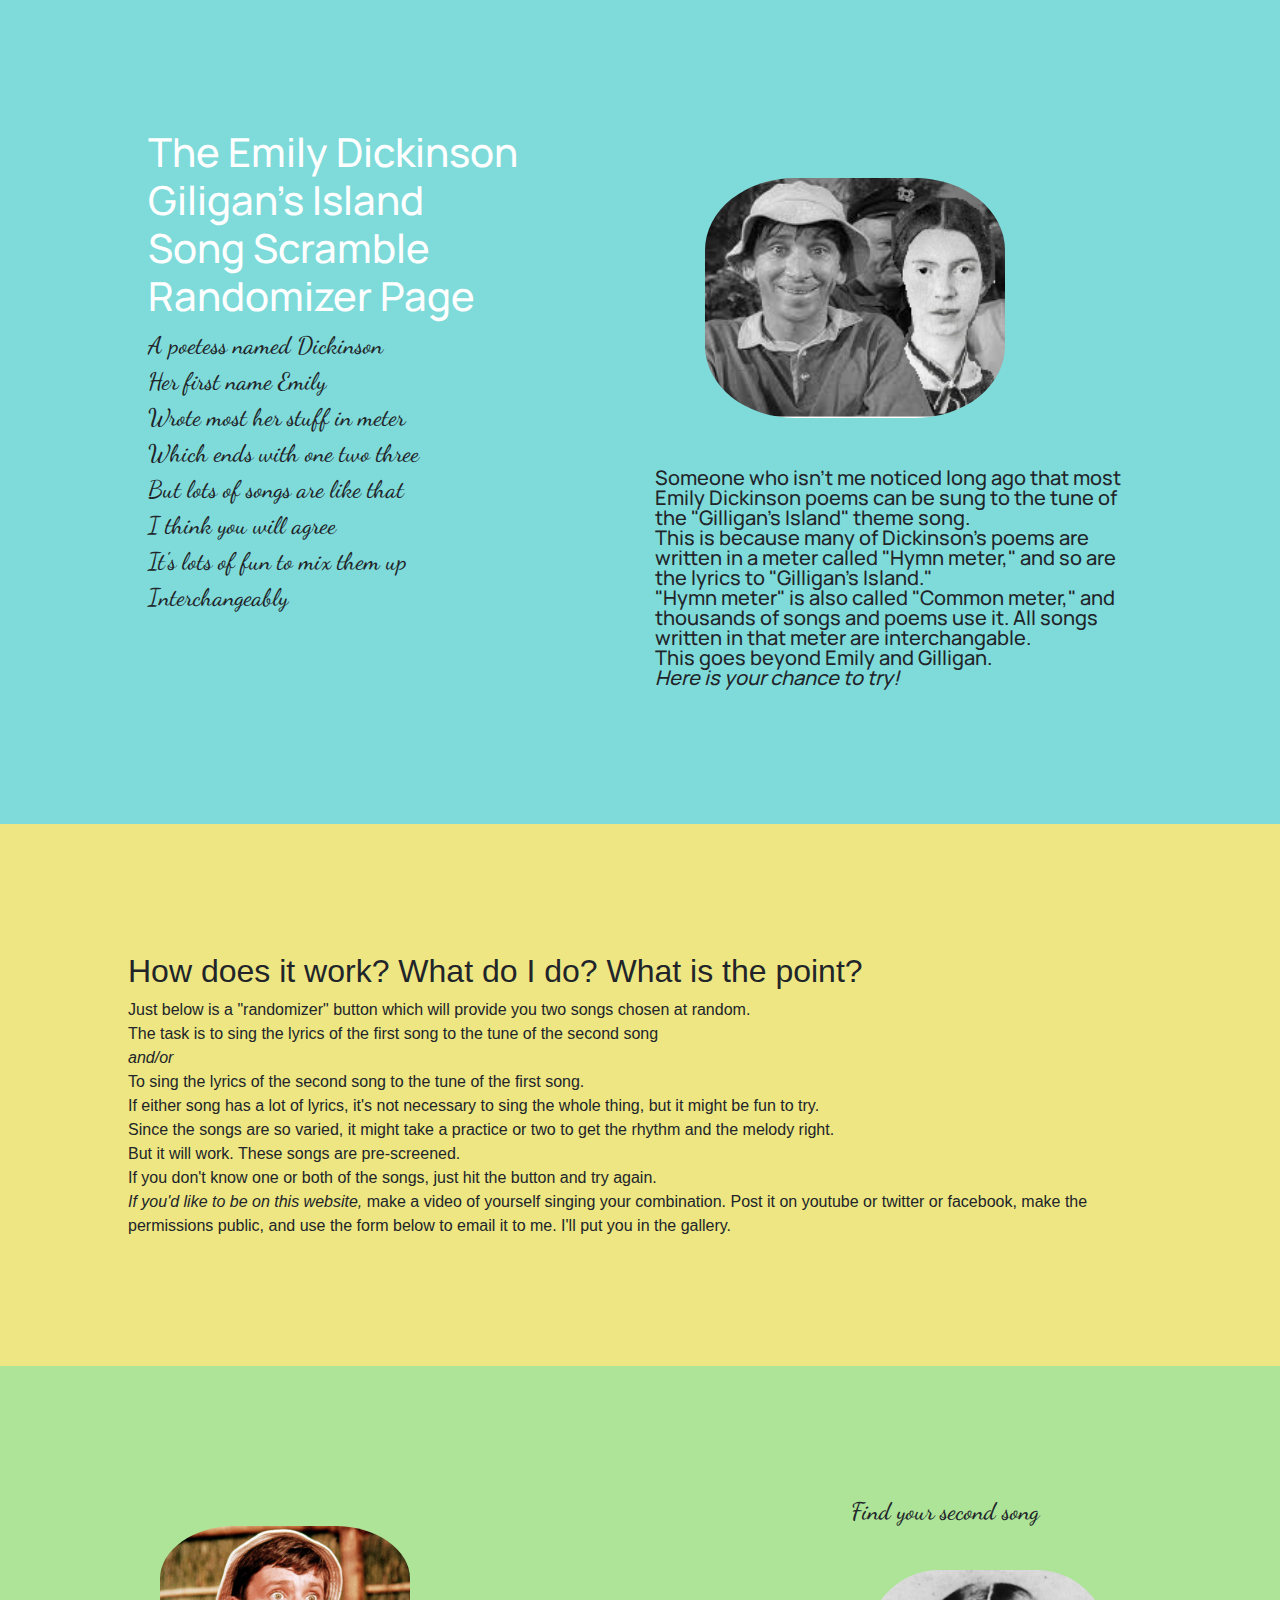
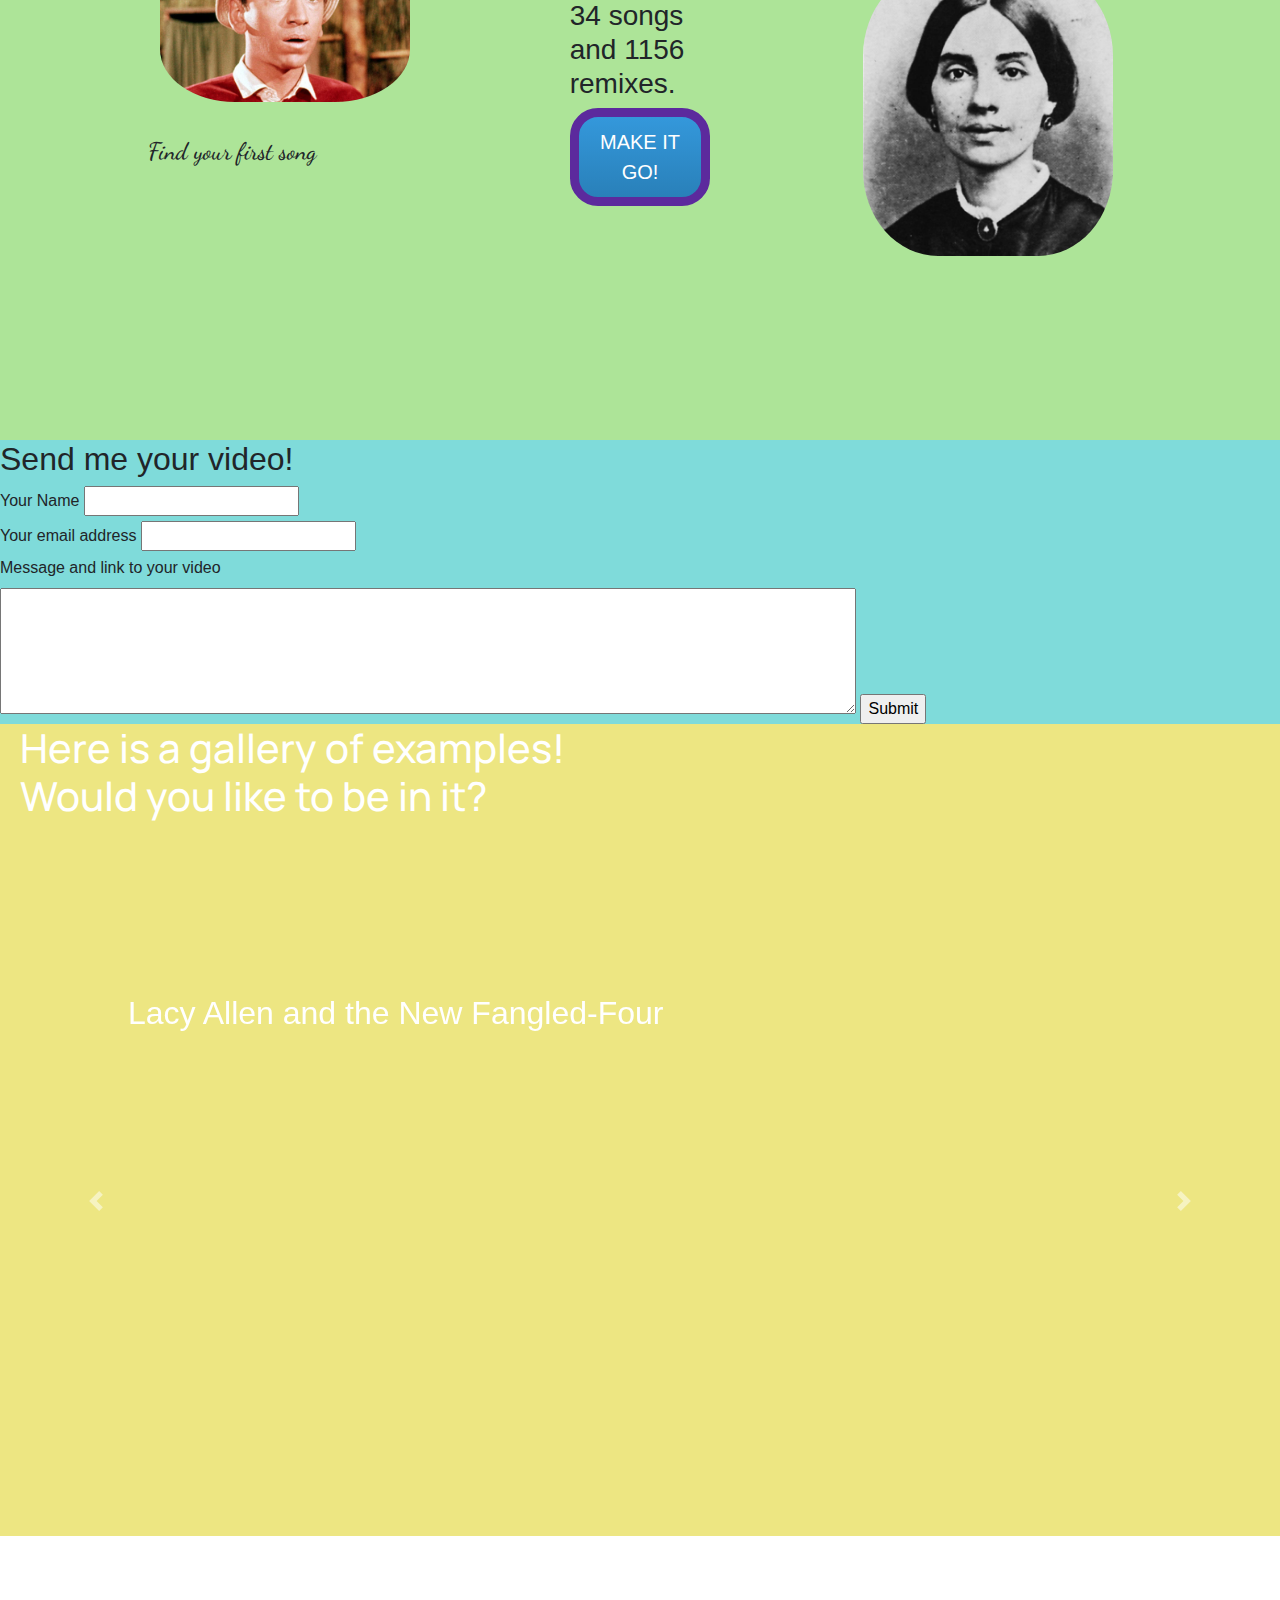
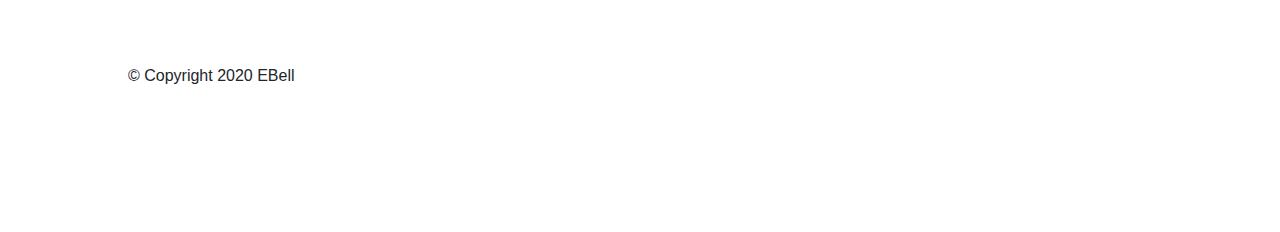
==== index.html @ 34e95856 "Add files via upload" ====
<!DOCTYPE html>
<html lang="en" dir="ltr">

<head>
  <meta charset="utf-8">
  <title>Emily Dickinson Scramble</title>

  <!-- Bootstrap Library -->
  <link rel="stylesheet" href="https://stackpath.bootstrapcdn.com/bootstrap/4.5.2/css/bootstrap.min.css" integrity="sha384-JcKb8q3iqJ61gNV9KGb8thSsNjpSL0n8PARn9HuZOnIxN0hoP+VmmDGMN5t9UJ0Z" crossorigin="anonymous">
  <link rel="stylesheet" href="css/styles.css">
  <link href="https://fonts.googleapis.com/css2?family=Dancing+Script:wght@700&family=Manrope:wght@200&display=swap" rel="stylesheet">

  <!-- Bootstrap Scripts -->
  <script src="https://code.jquery.com/jquery-3.5.1.slim.min.js" integrity="sha384-DfXdz2htPH0lsSSs5nCTpuj/zy4C+OGpamoFVy38MVBnE+IbbVYUew+OrCXaRkfj" crossorigin="anonymous"></script>
  <script src="https://cdn.jsdelivr.net/npm/popper.js@1.16.1/dist/umd/popper.min.js" integrity="sha384-9/reFTGAW83EW2RDu2S0VKaIzap3H66lZH81PoYlFhbGU+6BZp6G7niu735Sk7lN" crossorigin="anonymous"></script>
  <script src="https://stackpath.bootstrapcdn.com/bootstrap/4.5.2/js/bootstrap.min.js" integrity="sha384-B4gt1jrGC7Jh4AgTPSdUtOBvfO8shuf57BaghqFfPlYxofvL8/KUEfYiJOMMV+rV" crossorigin="anonymous"></script>

  <link rel="icon" href="emily.ico" </head>

<body>
  <!-- First screen here, the introduction. -->


  <section id="intro">
    <div class="container-fluid">

      <div class="row">
        <div class="col-lg-6">

          <h1>The Emily Dickinson </br>
            Giligan's Island </br>
            Song Scramble </br>
            Randomizer Page</h1>
          <h4>
            A poetess named Dickinson</br>
            Her first name Emily</br>
            Wrote most her stuff in meter</br>
            Which ends with one two three</br>
            But lots of songs are like that</br>
            I think you will agree</br>
            It's lots of fun to mix them up</br>
            Interchangeably</br>
          </h4>
        </div>
        <div class="col-lg-6">

          <img class="splash-image" src="images/gil_emily.png" alt="gilligan_emily">

          <h5>
            Someone who isn't me noticed long ago that most Emily Dickinson poems
            can be sung to the tune of the "Gilligan's Island" theme song. </br>
            This is because many of Dickinson's poems are written in a meter called
            "Hymn meter," and so are the lyrics to "Gilligan's Island." </br>
            "Hymn meter" is also called "Common meter," and thousands of songs and poems use it.
              All songs written in that meter are interchangable.<br />
            This goes beyond Emily and Gilligan.</br>

            <em>Here is your chance to try!</em>
          </h5>
        </div>
      </div>
    </div>


  </section>
  <section id="calltoAction">
    <div class=container-fluid>
    <h2>How does it work? What do I do? What is the point?</h2>
    Just below is a "randomizer" button which will provide you two songs chosen at random.</br>
    The task is to sing the lyrics of the first song to the tune of the second song </br>
    <em>and/or</em></br>
    To sing the lyrics of the second song to the tune of the first song. </br>
    If either song has a lot of lyrics, it's not necessary to sing the whole thing, but it
    might be fun to try.</br>
    Since the songs are so varied, it might take a practice or two to get the rhythm and the melody right. </br>
    But it will work. These songs are pre-screened. </br>
    If you don't know one or both of the songs, just hit the button and try again.</br>
    <em>If you'd like to be on this website,</em> make a video of yourself singing your combination.
    Post it on youtube or twitter or facebook, make the permissions public, and use the form below to email it to me.
    I'll put you in the gallery.

    </optgroup>

    </div>

  </section>

  <section id="randomizer">
    <div class="container-fluid">
      <div class="row">
        <div class="col-lg-4">

          <img class="random1-image" src="images/random_gill.png" alt="gilligan_random">
          <h4 class="random1-text">Find your first song</h4>

        </div>
        <div class="col-lg-4 powButton">
          <h3 class="howMany"> XX songs with XXX combinations</h3>
          <button class="btn gogoGadget">MAKE IT GO!</button>
        </div>
        <div class="col-lg-4">
          <h4 class="random2-text">Find your second song</h4>
          <img class="random2-image" src="images/random_dick.png" alt="dickinson_random">
        </div>
      </div>
    </div>


  </section>

  <section id="sendLink">
    <h2>Send me your video!</h2>

    <!-- <button class="mailMe">Send me your example</button> -->
    <form action="mailto:bell_erik@hotmail.com" method="post" enctype="text/plain">
      <div class="popDown">
        <label>Your Name</label>
        <input type="text" name="Yourname" value=""><br />
        <label>Your email address</label>
        <input type="email" name="Youremail" value=""><br />
        <label>Message and link to your video</label><br />
        <textarea name="Yourmessage" rows="5" cols="90"></textarea>
        <input type="submit">
    </form>
    </div>
  </section>

  <!-- Examples -->
  <section id="staticExamples">
    <h1>Here is a gallery of examples!<br />
    Would you like to be in it?</h1>

  </section>
  <section id="examples">

    <div id="examples-carousel" class="carousel slide" data-ride="false">
      <div class="carousel-inner">
        <!-- --------- -->
        <div class="carousel-item active container-fluid">
          <h2 class="examples-text">Lacy Allen and the New Fangled-Four</h2>
          <iframe width="640" height="360" src="https://www.youtube.com/embed/JSta5iO--Lg"
          frameborder="0" allow="accelerometer; autoplay; encrypted-media; gyroscope;
          picture-in-picture" allowfullscreen>
          </iframe>
          </div>
            <!-- --------- -->
        <div class="carousel-item container-fluid">
          <h2 class="examples-text">LEX the Lexicon artist shows it works with the Pokemon Song, too!</h2>
          <iframe width="640" height="360" src="https://www.youtube.com/embed/591bp9tg3Mc"
          frameborder="0" allow="accelerometer; autoplay; encrypted-media; gyroscope;
          picture-in-picture" allowfullscreen>
          </iframe>
            </div>
  <!-- --------- -->
        <div class="carousel-item container-fluid">
          <h2 class="examples-text">"One Song to the Tune of Another" was
            a popular segment on the British TV show "I'm Sorry, I haven't a clue""</h2>
            <iframe width="640" height="360" src="https://www.youtube.com/embed/3HvXotKhYvw"
          frameborder="0" allow="accelerometer; autoplay; encrypted-media; gyroscope;
          picture-in-picture" allowfullscreen>
          </iframe>
        </div>
          <!-- --------- -->

        <div class="carousel-item container-fluid">
          <h2 class="examples-text">This is my example using the randomizer</h2>
          <iframe width="640" height="360" src="https://www.youtube.com/embed/jJjgOvBJE4M"
          frameborder="0" allow="accelerometer; autoplay; encrypted-media; gyroscope;
          picture-in-picture" allowfullscreen>
          </iframe>

          </em>
        </div>

        <a class="carousel-control-prev" href="#examples-carousel" role="button" data-slide="prev">
          <span class="carousel-control-prev-icon">
        </a>
        <a class="carousel-control-next" href="#examples-carousel" role="button" data-slide="next">
          <span class="carousel-control-next-icon">
        </a>

      </div>

  </section>
  <!-- Footer -->

  <footer id="footer">
    <div class="container-fluid">

      <p>© Copyright 2020 EBell</p>
    </div>
  </footer>

  <script src="index.js" charset="utf-8"></script>
  <script src="https://ajax.googleapis.com/ajax/libs/jquery/3.5.1/jquery.min.js"></script>
  <script src="index.js" charset="utf-8"></script>
</body>

</html>
---- css/styles.css ----
/* Examples Section */

#intro {
  background-color: #7fdbda;
}
#calltoAction{
  background-color: #ede682;
}
#randomizer{
    background-color: #ade498;
}

#sendLink{
    background-color: #7fdbda;
  }
  #staticExamples{
    background-color: #ede682;
    color: black;
      padding-bottom: 3%;
  }

#examples {

  background-color: #ede682;
  color: #fff;
}
.example-image{
  width: 40%;
  border-radius: 90%;
  margin: 10px;
}
.splash-image{
width:300px;
margin:10%;
border-radius:30%;
}
.random1-image{
  width:250px;
  margin:10%;
  border-radius:30%;
}
.random2-image{
  width:250px;
  margin:10%;
  border-radius:30%;
  }
h1{
  font-family: 'Manrope', sans-serif;
  color:#fff;
  margin-left:20px;
}
h4{
  font-family: 'Dancing Script', cursive;
  line-height: 1.5;
  margin-left:20px;

}
h5{
  font-family: 'Manrope', sans-serif;
  line-height:1;
  margin-right:20px;
}
.powButton{
padding:10%;
position:relative;
}

.btn {
  background: #3498db;
  background-image: -webkit-linear-gradient(top, #3498db, #2980b9);
  background-image: -moz-linear-gradient(top, #3498db, #2980b9);
  background-image: -ms-linear-gradient(top, #3498db, #2980b9);
  background-image: -o-linear-gradient(top, #3498db, #2980b9);
  background-image: linear-gradient(to bottom, #3498db, #2980b9);
  -webkit-border-radius: 28;
  -moz-border-radius: 28;
  border-radius: 28px;
  font-family: Arial;
  color: #ffffff;
  font-size: 20px;
  padding: 10px 20px 10px 20px;
  border: solid #5c2a9d 9px;
  text-decoration: none;
}

.btn:hover {
  background: #3cb0fd;
  text-decoration: none;
}

/* .testimonial-image {
  width: 10%;
  border-radius: 100%;
  margin: 20px;
}


.testimonial-text {
  font-size: 3rem;
  line-height: 1.5;
} */
.container-fluid {
  padding: 10% 10%;
}
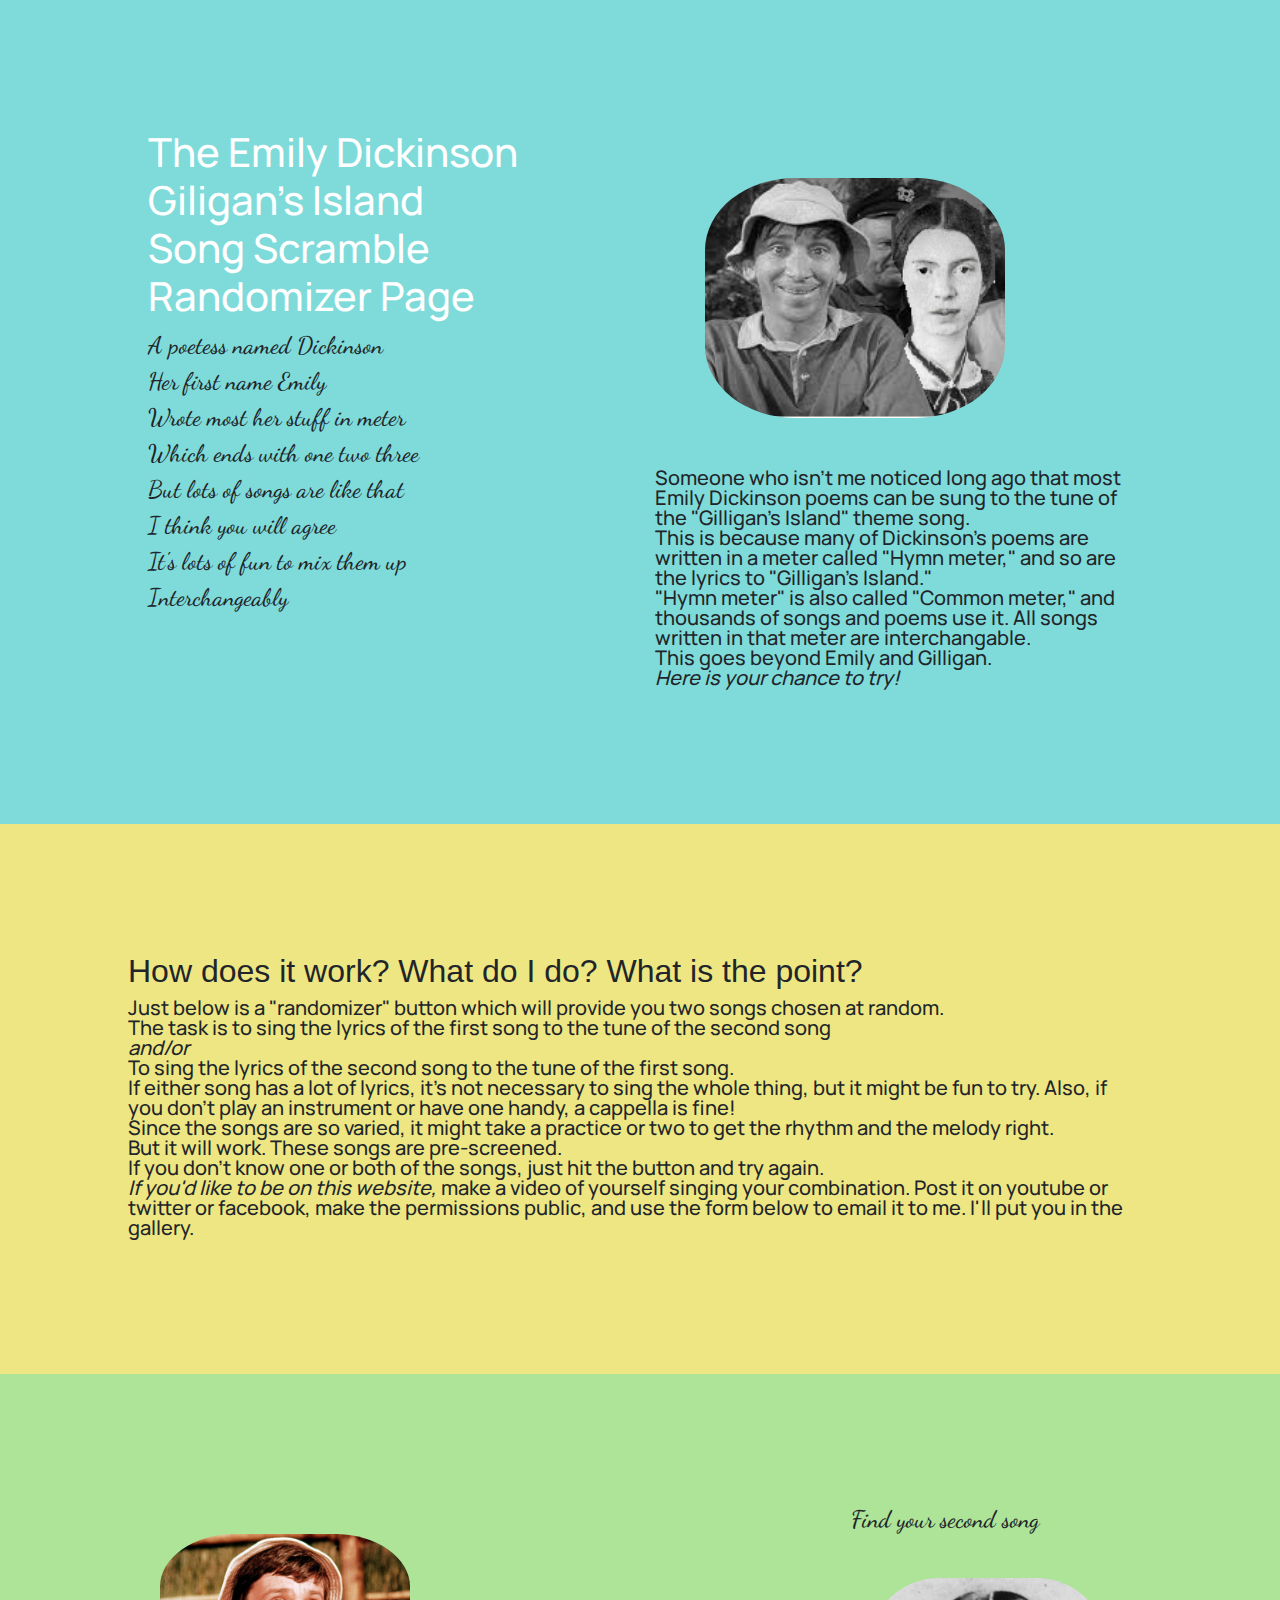
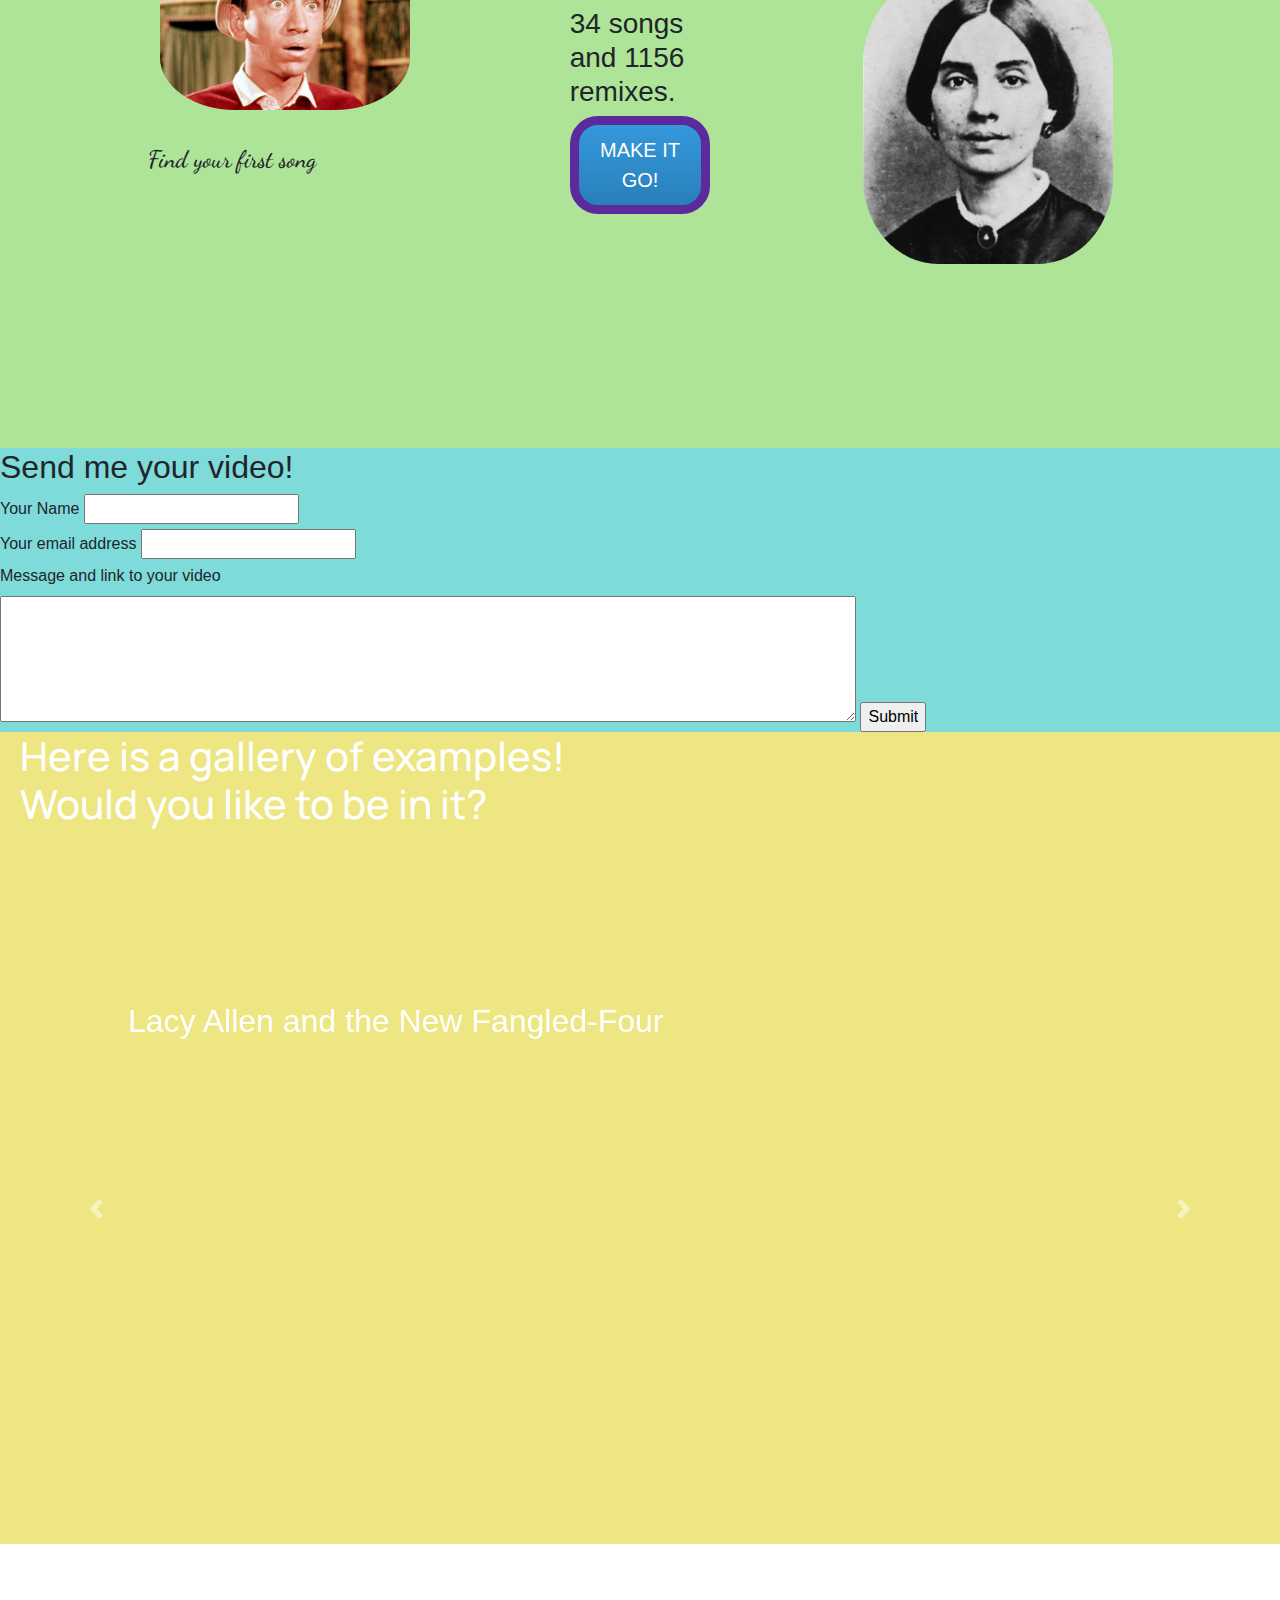
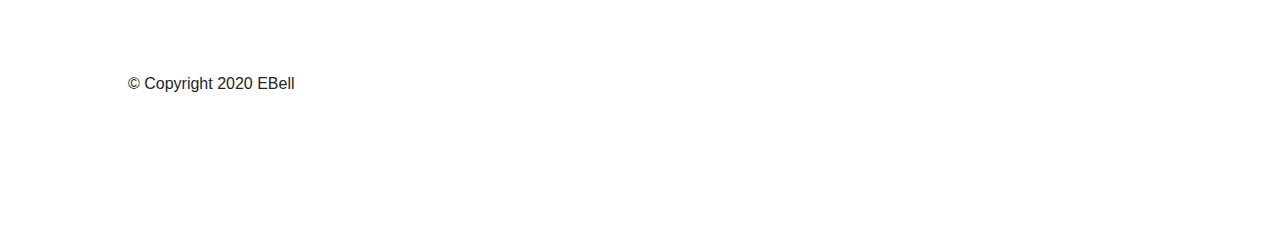
==== commit 09fbd292: "added new updates" ====
--- a/index.html
+++ b/index.html
@@ -66,18 +66,18 @@
   <section id="calltoAction">
     <div class=container-fluid>
     <h2>How does it work? What do I do? What is the point?</h2>
-    Just below is a "randomizer" button which will provide you two songs chosen at random.</br>
+    <h5>Just below is a "randomizer" button which will provide you two songs chosen at random.</br>
     The task is to sing the lyrics of the first song to the tune of the second song </br>
     <em>and/or</em></br>
     To sing the lyrics of the second song to the tune of the first song. </br>
     If either song has a lot of lyrics, it's not necessary to sing the whole thing, but it
-    might be fun to try.</br>
+    might be fun to try. Also, if you don't play an instrument or have one handy, a cappella is fine!</br>
     Since the songs are so varied, it might take a practice or two to get the rhythm and the melody right. </br>
     But it will work. These songs are pre-screened. </br>
     If you don't know one or both of the songs, just hit the button and try again.</br>
     <em>If you'd like to be on this website,</em> make a video of yourself singing your combination.
     Post it on youtube or twitter or facebook, make the permissions public, and use the form below to email it to me.
-    I'll put you in the gallery.
+    I'll put you in the gallery.</h5>
 
     </optgroup>
 
@@ -145,7 +145,8 @@
           </div>
             <!-- --------- -->
         <div class="carousel-item container-fluid">
-          <h2 class="examples-text">LEX the Lexicon artist shows it works with the Pokemon Song, too!</h2>
+          <h2 class="examples-text">LEX the Lexicon artist shows it works with the <br />
+            Pokemon Song, too!</h2>
           <iframe width="640" height="360" src="https://www.youtube.com/embed/591bp9tg3Mc"
           frameborder="0" allow="accelerometer; autoplay; encrypted-media; gyroscope;
           picture-in-picture" allowfullscreen>
@@ -163,14 +164,24 @@
           <!-- --------- -->
 
         <div class="carousel-item container-fluid">
-          <h2 class="examples-text">This is my example using the randomizer</h2>
-          <iframe width="640" height="360" src="https://www.youtube.com/embed/jJjgOvBJE4M"
-          frameborder="0" allow="accelerometer; autoplay; encrypted-media; gyroscope;
-          picture-in-picture" allowfullscreen>
-          </iframe>
-
-          </em>
-        </div>
+          <h2 class="examples-text">Here's me with Supercalifragilisticexpialidocious<br />
+            and Sympathy for the Devil<br /><h2>
+          <iframe width="640" height="360" src="https://www.youtube.com/embed/wwkDlq8w790"
+          frameborder="0" allow="accelerometer; autoplay; encrypted-media; gyroscope;
+          picture-in-picture" allowfullscreen></iframe>
+          </iframe>
+        </div>
+        <!-- --------- -->
+        <div class="carousel-item container-fluid">
+          <h2 class="examples-text">Laura Bell and Pete Delaney scramble <br />
+            "America the Beautiful" and "Piano Man"</h2>
+        <iframe width="640" height="360" src="https://www.youtube.com/embed/Rrzi0-pGd8w"
+          frameborder="0" allow="accelerometer; autoplay; encrypted-media; gyroscope;
+          picture-in-picture" allowfullscreen></iframe>
+        </iframe>
+      </div>
+
+          <!-- --------- -->
 
         <a class="carousel-control-prev" href="#examples-carousel" role="button" data-slide="prev">
           <span class="carousel-control-prev-icon">
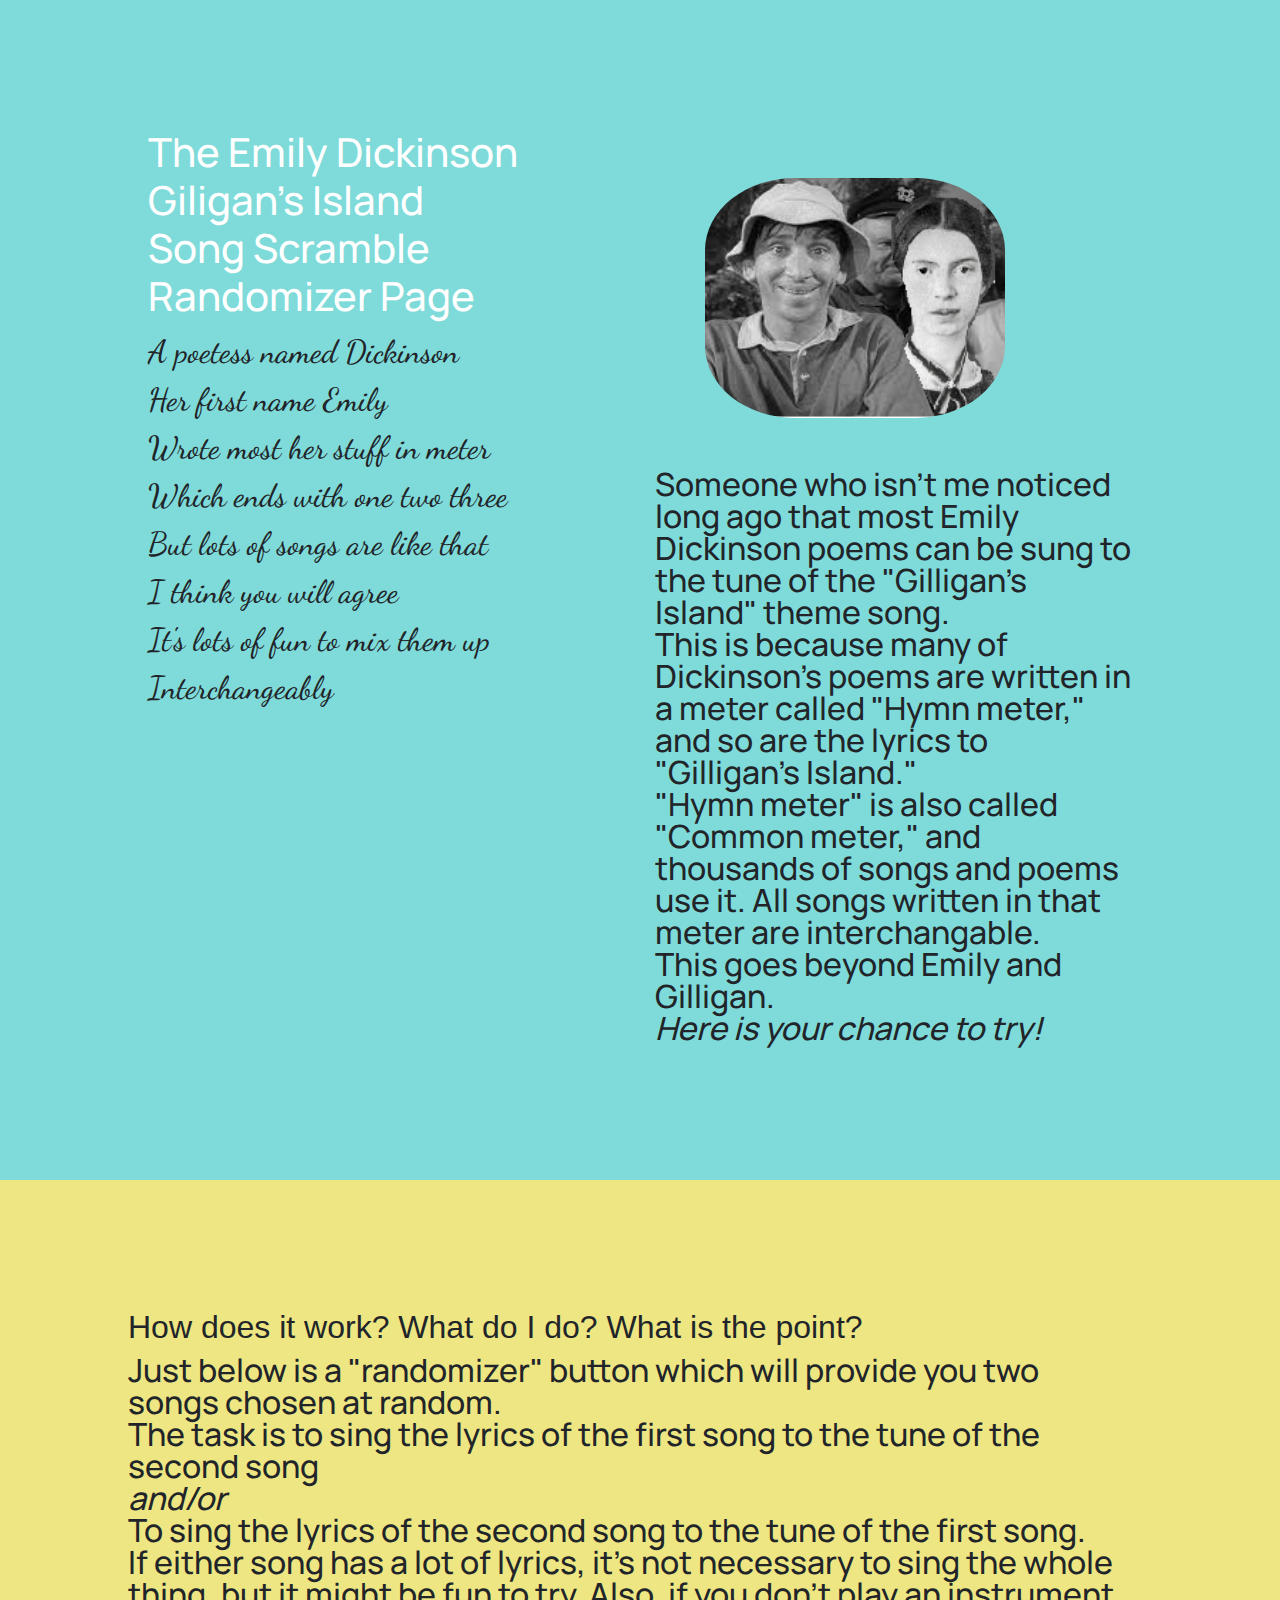
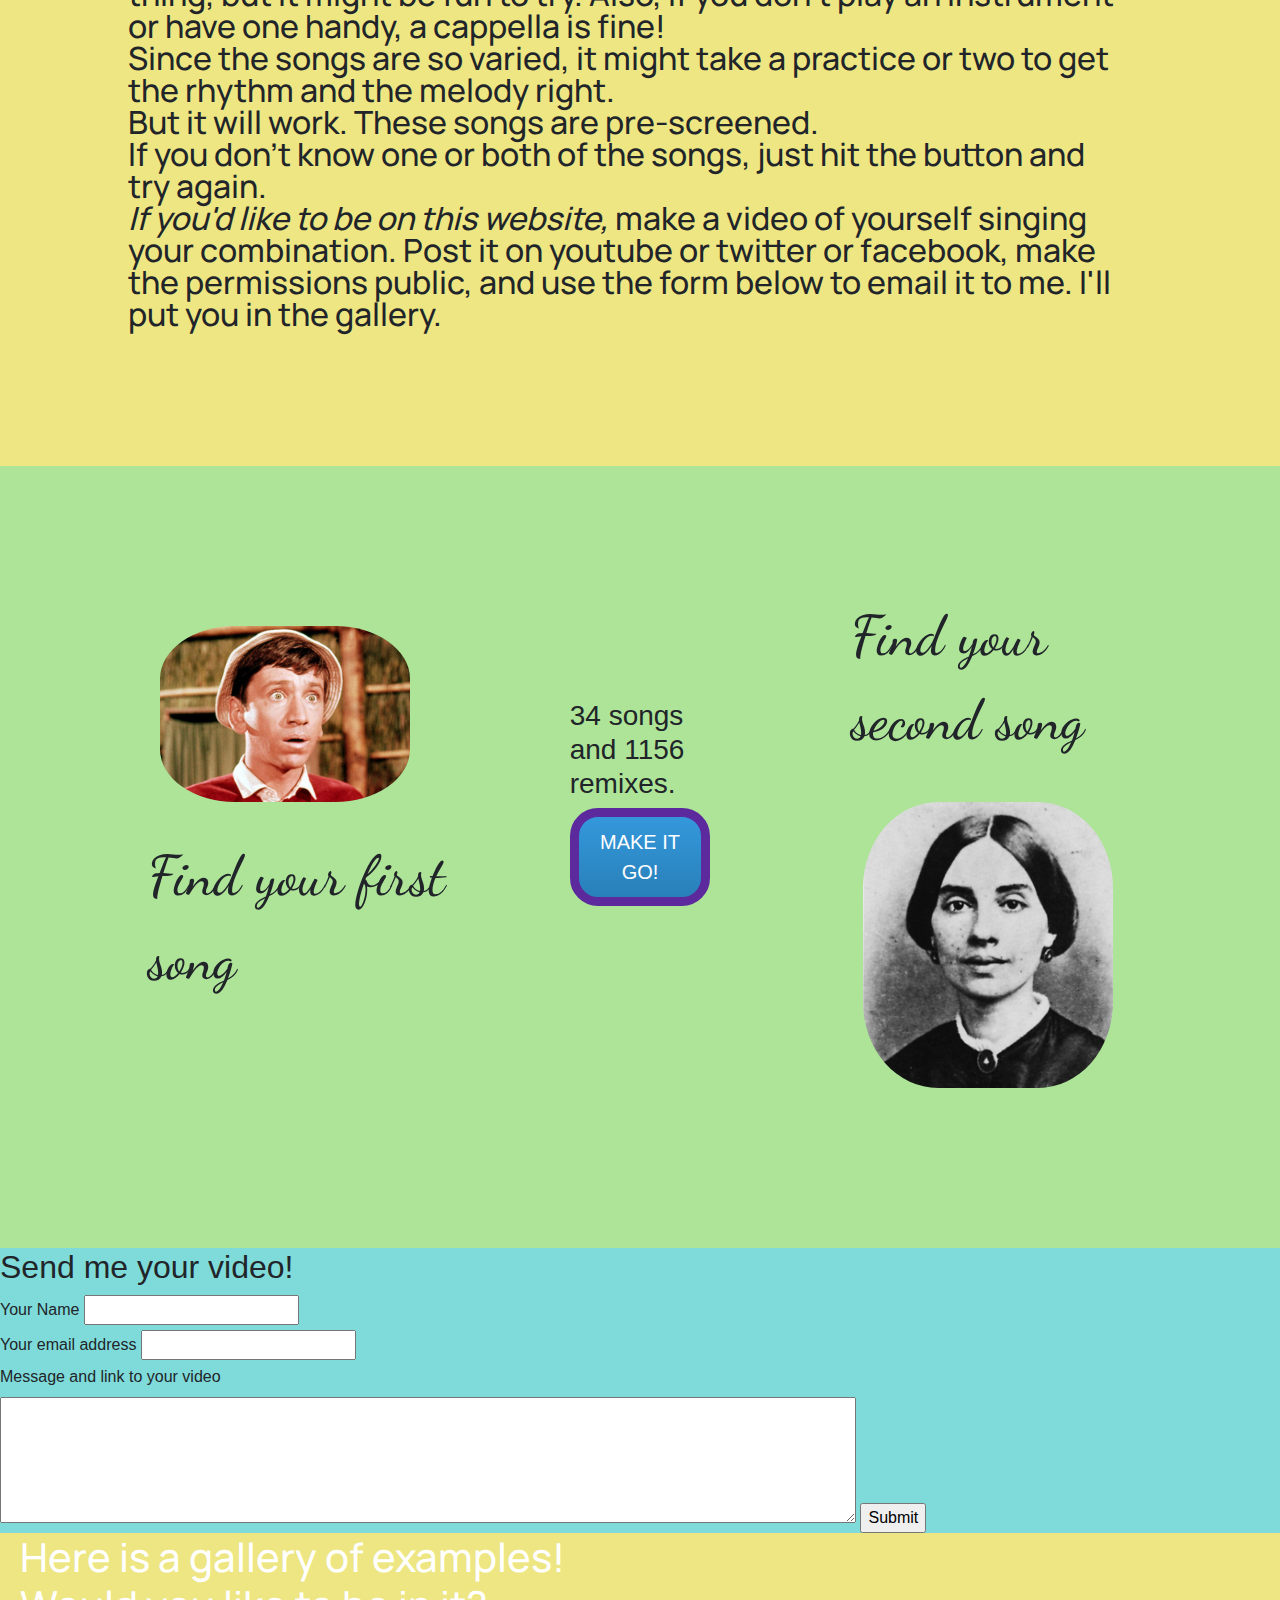
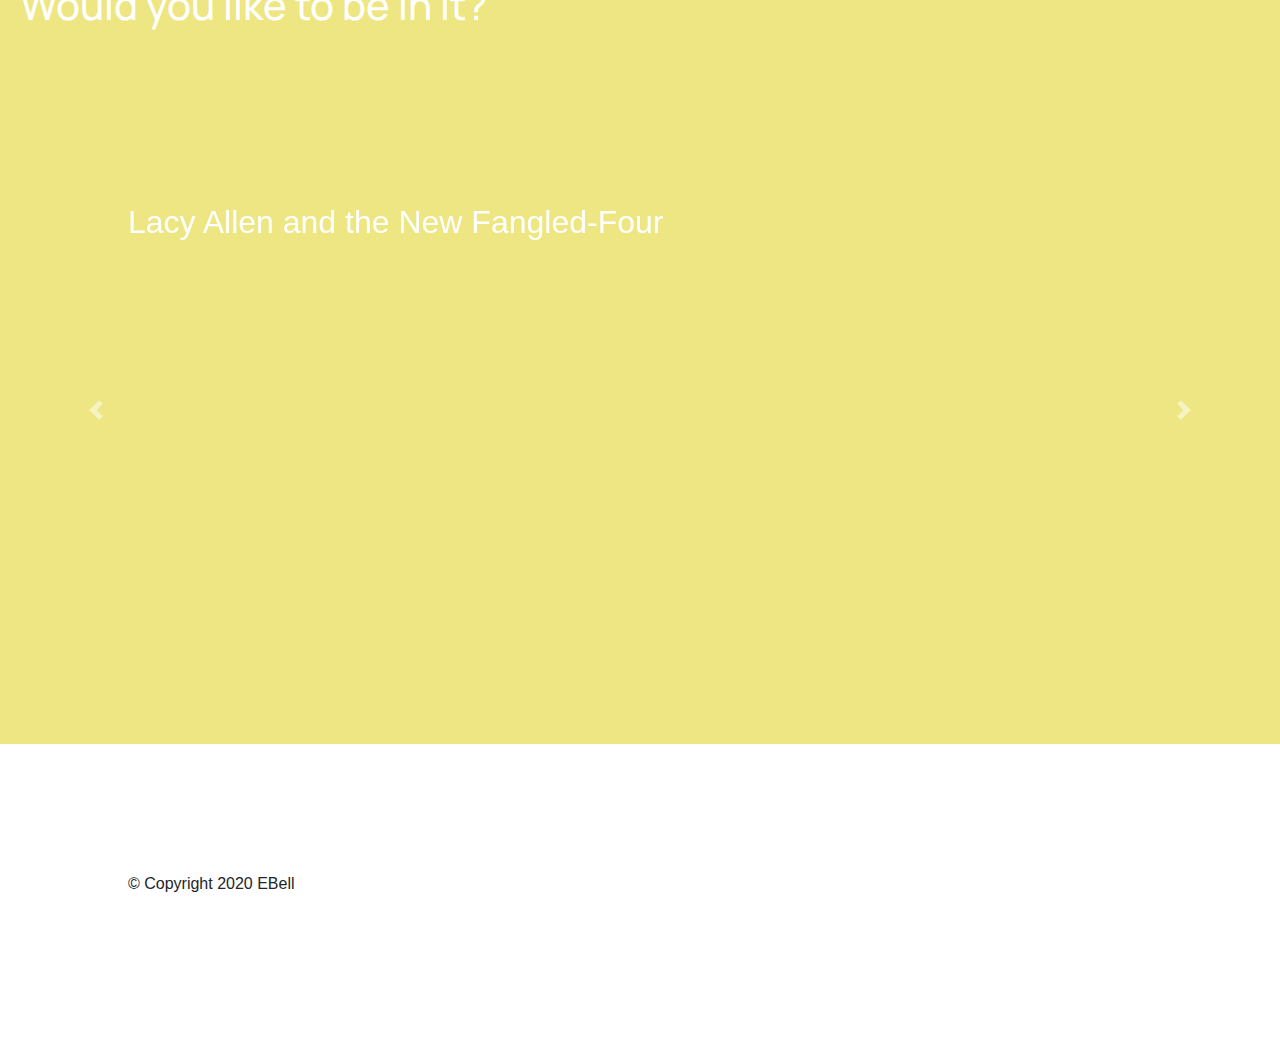
==== commit 54635c24: "Add files via upload" ====
--- a/index.html
+++ b/index.html
@@ -133,7 +133,7 @@
   </section>
   <section id="examples">
 
-    <div id="examples-carousel" class="carousel slide" data-ride="false">
+    <div id="examples-carousel" class="carousel slide" data-ride="false" data-pause="hover">
       <div class="carousel-inner">
         <!-- --------- -->
         <div class="carousel-item active container-fluid">
--- a/css/styles.css
+++ b/css/styles.css
@@ -6,6 +6,7 @@
 }
 #calltoAction{
   background-color: #ede682;
+
 }
 #randomizer{
     background-color: #ade498;
@@ -35,15 +36,13 @@
 margin:10%;
 border-radius:30%;
 }
-.random1-image{
+.random1-image, .random2-image{
   width:250px;
   margin:10%;
   border-radius:30%;
 }
-.random2-image{
-  width:250px;
-  margin:10%;
-  border-radius:30%;
+.random1-text, .random2-text{
+    font-size:3.5rem;
   }
 h1{
   font-family: 'Manrope', sans-serif;
@@ -54,12 +53,14 @@
   font-family: 'Dancing Script', cursive;
   line-height: 1.5;
   margin-left:20px;
+  font-size:2rem;
 
 }
 h5{
   font-family: 'Manrope', sans-serif;
   line-height:1;
   margin-right:20px;
+  font-size:2rem;
 }
 .powButton{
 padding:10%;
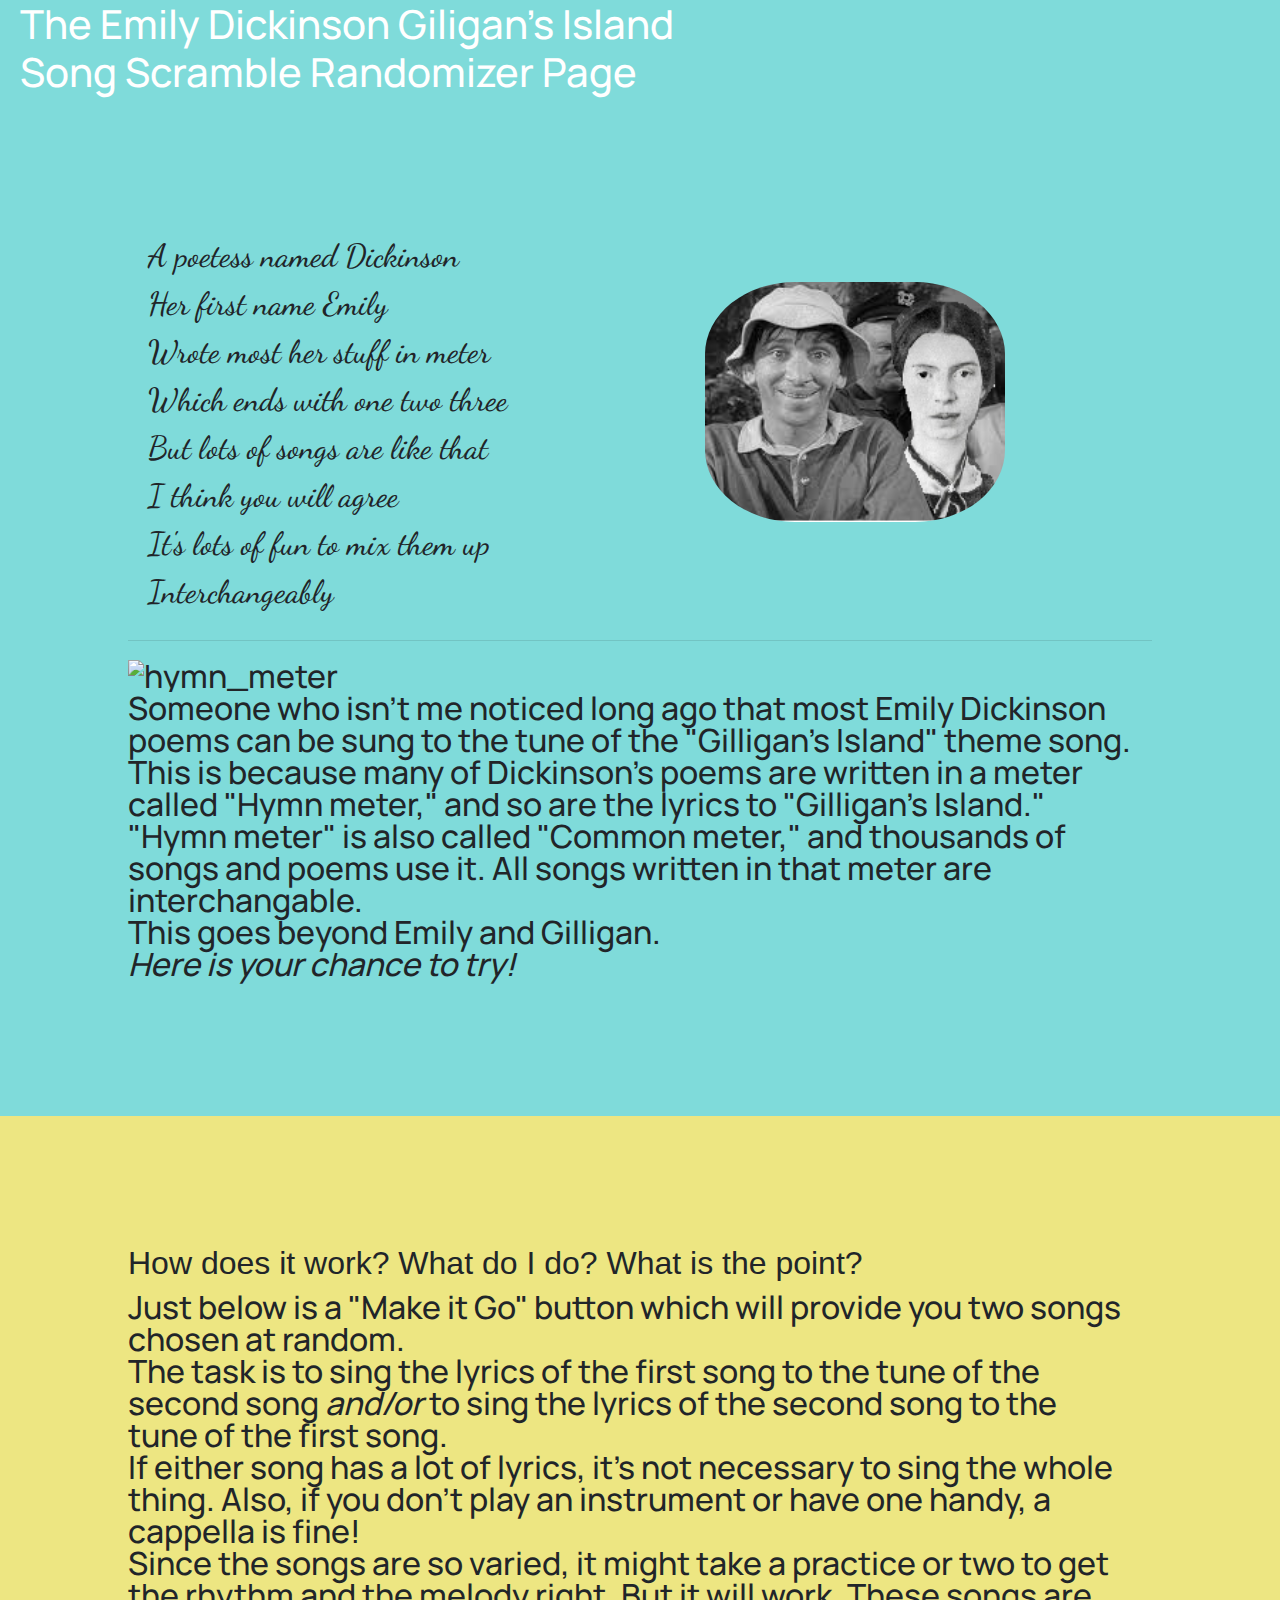
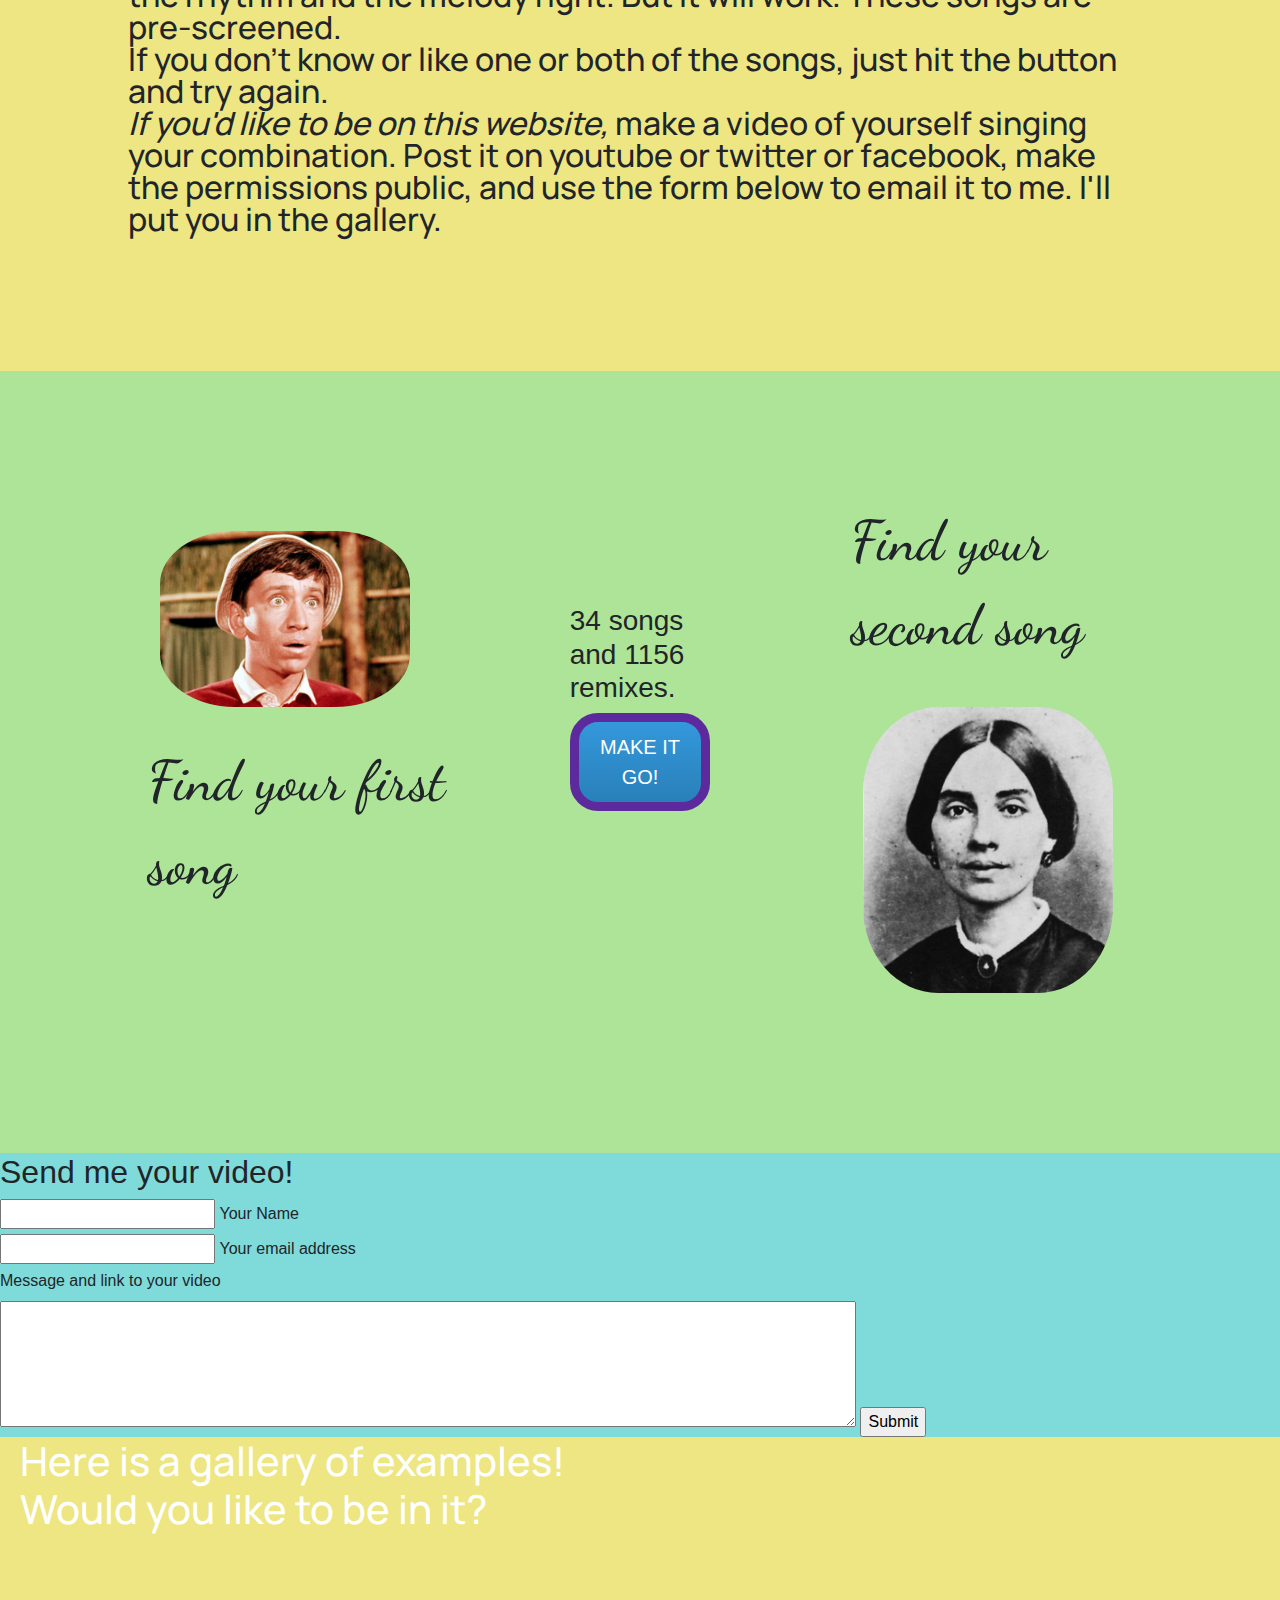
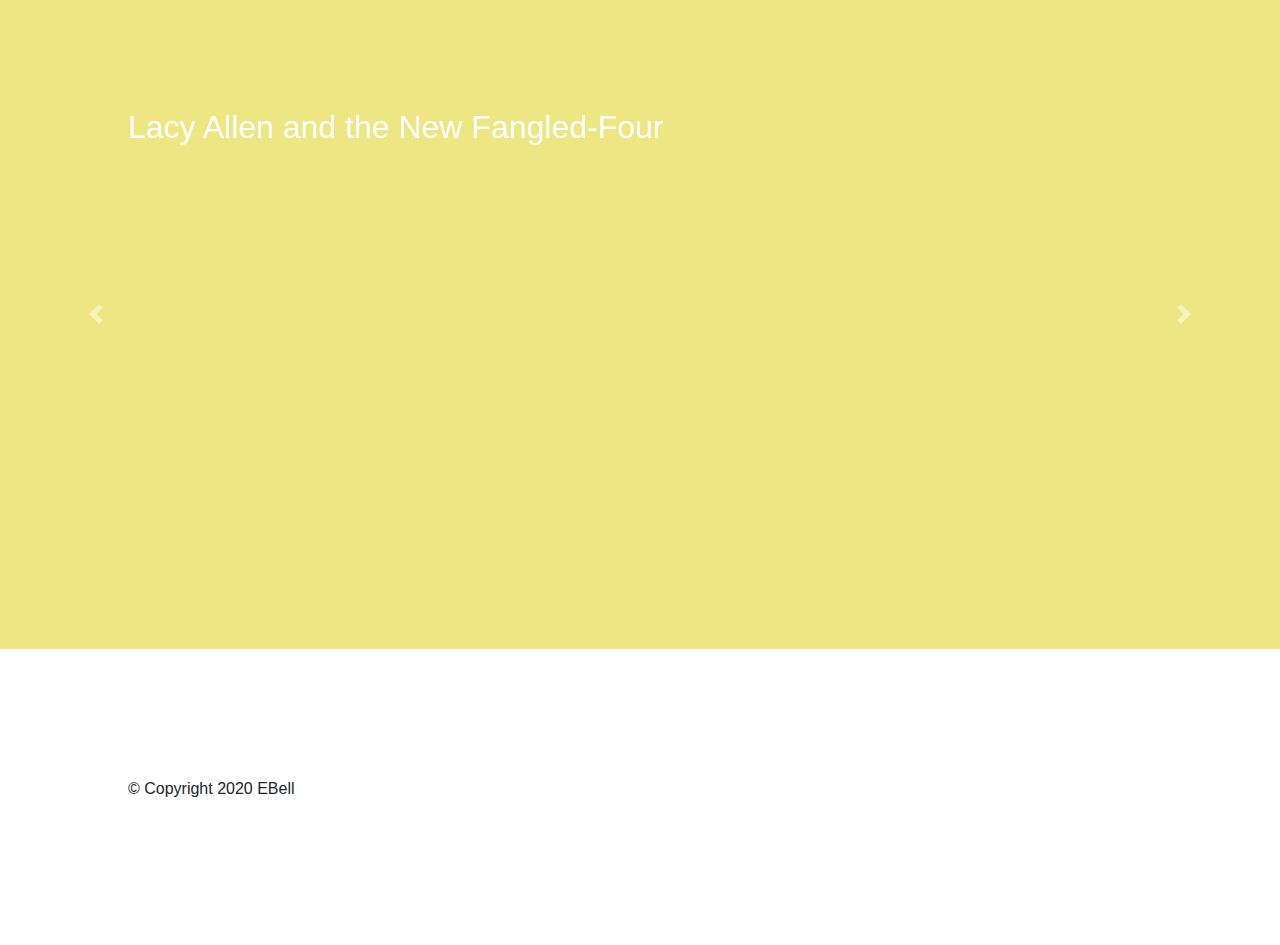
==== commit a3b59d1d: "Add files via upload" ====
--- a/index.html
+++ b/index.html
@@ -22,15 +22,13 @@
 
 
   <section id="intro">
+    <h1>The Emily Dickinson Giligan's Island </br>
+      Song Scramble Randomizer Page</h1>
     <div class="container-fluid">
 
       <div class="row">
         <div class="col-lg-6">
 
-          <h1>The Emily Dickinson </br>
-            Giligan's Island </br>
-            Song Scramble </br>
-            Randomizer Page</h1>
           <h4>
             A poetess named Dickinson</br>
             Her first name Emily</br>
@@ -43,38 +41,42 @@
           </h4>
         </div>
         <div class="col-lg-6">
-
-          <img class="splash-image" src="images/gil_emily.png" alt="gilligan_emily">
-
-          <h5>
-            Someone who isn't me noticed long ago that most Emily Dickinson poems
-            can be sung to the tune of the "Gilligan's Island" theme song. </br>
-            This is because many of Dickinson's poems are written in a meter called
-            "Hymn meter," and so are the lyrics to "Gilligan's Island." </br>
-            "Hymn meter" is also called "Common meter," and thousands of songs and poems use it.
-              All songs written in that meter are interchangable.<br />
-            This goes beyond Emily and Gilligan.</br>
-
-            <em>Here is your chance to try!</em>
-          </h5>
-        </div>
-      </div>
-    </div>
+                <img class="splash-image" src="images/gil_emily.png" alt="gilligan_emily">
+        </div>
+
+
+
+        </div>
+        <hr size="2"/>
+        <h5>
+            <img class="music-image" src="images/hymn_meter.png" alt="hymn_meter">
+            <br />
+          Someone who isn't me noticed long ago that most Emily Dickinson poems
+          can be sung to the tune of the "Gilligan's Island" theme song. </br>
+          This is because many of Dickinson's poems are written in a meter called
+          "Hymn meter," and so are the lyrics to "Gilligan's Island." </br>
+          "Hymn meter" is also called "Common meter," and thousands of songs and poems use it.
+            All songs written in that meter are interchangable.<br />
+          This goes beyond Emily and Gilligan.</br>
+
+          <em>Here is your chance to try!</em>
+        </h5>
+      </div>
+
 
 
   </section>
   <section id="calltoAction">
     <div class=container-fluid>
     <h2>How does it work? What do I do? What is the point?</h2>
-    <h5>Just below is a "randomizer" button which will provide you two songs chosen at random.</br>
-    The task is to sing the lyrics of the first song to the tune of the second song </br>
-    <em>and/or</em></br>
-    To sing the lyrics of the second song to the tune of the first song. </br>
-    If either song has a lot of lyrics, it's not necessary to sing the whole thing, but it
-    might be fun to try. Also, if you don't play an instrument or have one handy, a cappella is fine!</br>
-    Since the songs are so varied, it might take a practice or two to get the rhythm and the melody right. </br>
+    <h5>Just below is a "Make it Go" button which will provide you two songs chosen at random.</br>
+    The task is to sing the lyrics of the first song to the tune of the second song
+    <em>and/or</em>
+    to sing the lyrics of the second song to the tune of the first song. </br>
+    If either song has a lot of lyrics, it's not necessary to sing the whole thing. Also, if you don't play an instrument or have one handy, a cappella is fine!</br>
+    Since the songs are so varied, it might take a practice or two to get the rhythm and the melody right.
     But it will work. These songs are pre-screened. </br>
-    If you don't know one or both of the songs, just hit the button and try again.</br>
+    If you don't know or like one or both of the songs, just hit the button and try again.</br>
     <em>If you'd like to be on this website,</em> make a video of yourself singing your combination.
     Post it on youtube or twitter or facebook, make the permissions public, and use the form below to email it to me.
     I'll put you in the gallery.</h5>
@@ -114,10 +116,12 @@
     <!-- <button class="mailMe">Send me your example</button> -->
     <form action="mailto:bell_erik@hotmail.com" method="post" enctype="text/plain">
       <div class="popDown">
-        <label>Your Name</label>
-        <input type="text" name="Yourname" value=""><br />
-        <label>Your email address</label>
-        <input type="email" name="Youremail" value=""><br />
+
+        <input type="text" name="Yourname" value="">
+          <label>Your Name</label><br />
+
+        <input type="email" name="Youremail" value="">
+        <label>Your email address</label><br />
         <label>Message and link to your video</label><br />
         <textarea name="Yourmessage" rows="5" cols="90"></textarea>
         <input type="submit">
@@ -133,7 +137,7 @@
   </section>
   <section id="examples">
 
-    <div id="examples-carousel" class="carousel slide" data-ride="false" data-pause="hover">
+    <div id="examples-carousel" class="carousel slide" data-ride="carosel" data-interval="false">
       <div class="carousel-inner">
         <!-- --------- -->
         <div class="carousel-item active container-fluid">
@@ -152,15 +156,7 @@
           picture-in-picture" allowfullscreen>
           </iframe>
             </div>
-  <!-- --------- -->
-        <div class="carousel-item container-fluid">
-          <h2 class="examples-text">"One Song to the Tune of Another" was
-            a popular segment on the British TV show "I'm Sorry, I haven't a clue""</h2>
-            <iframe width="640" height="360" src="https://www.youtube.com/embed/3HvXotKhYvw"
-          frameborder="0" allow="accelerometer; autoplay; encrypted-media; gyroscope;
-          picture-in-picture" allowfullscreen>
-          </iframe>
-        </div>
+
           <!-- --------- -->
 
         <div class="carousel-item container-fluid">
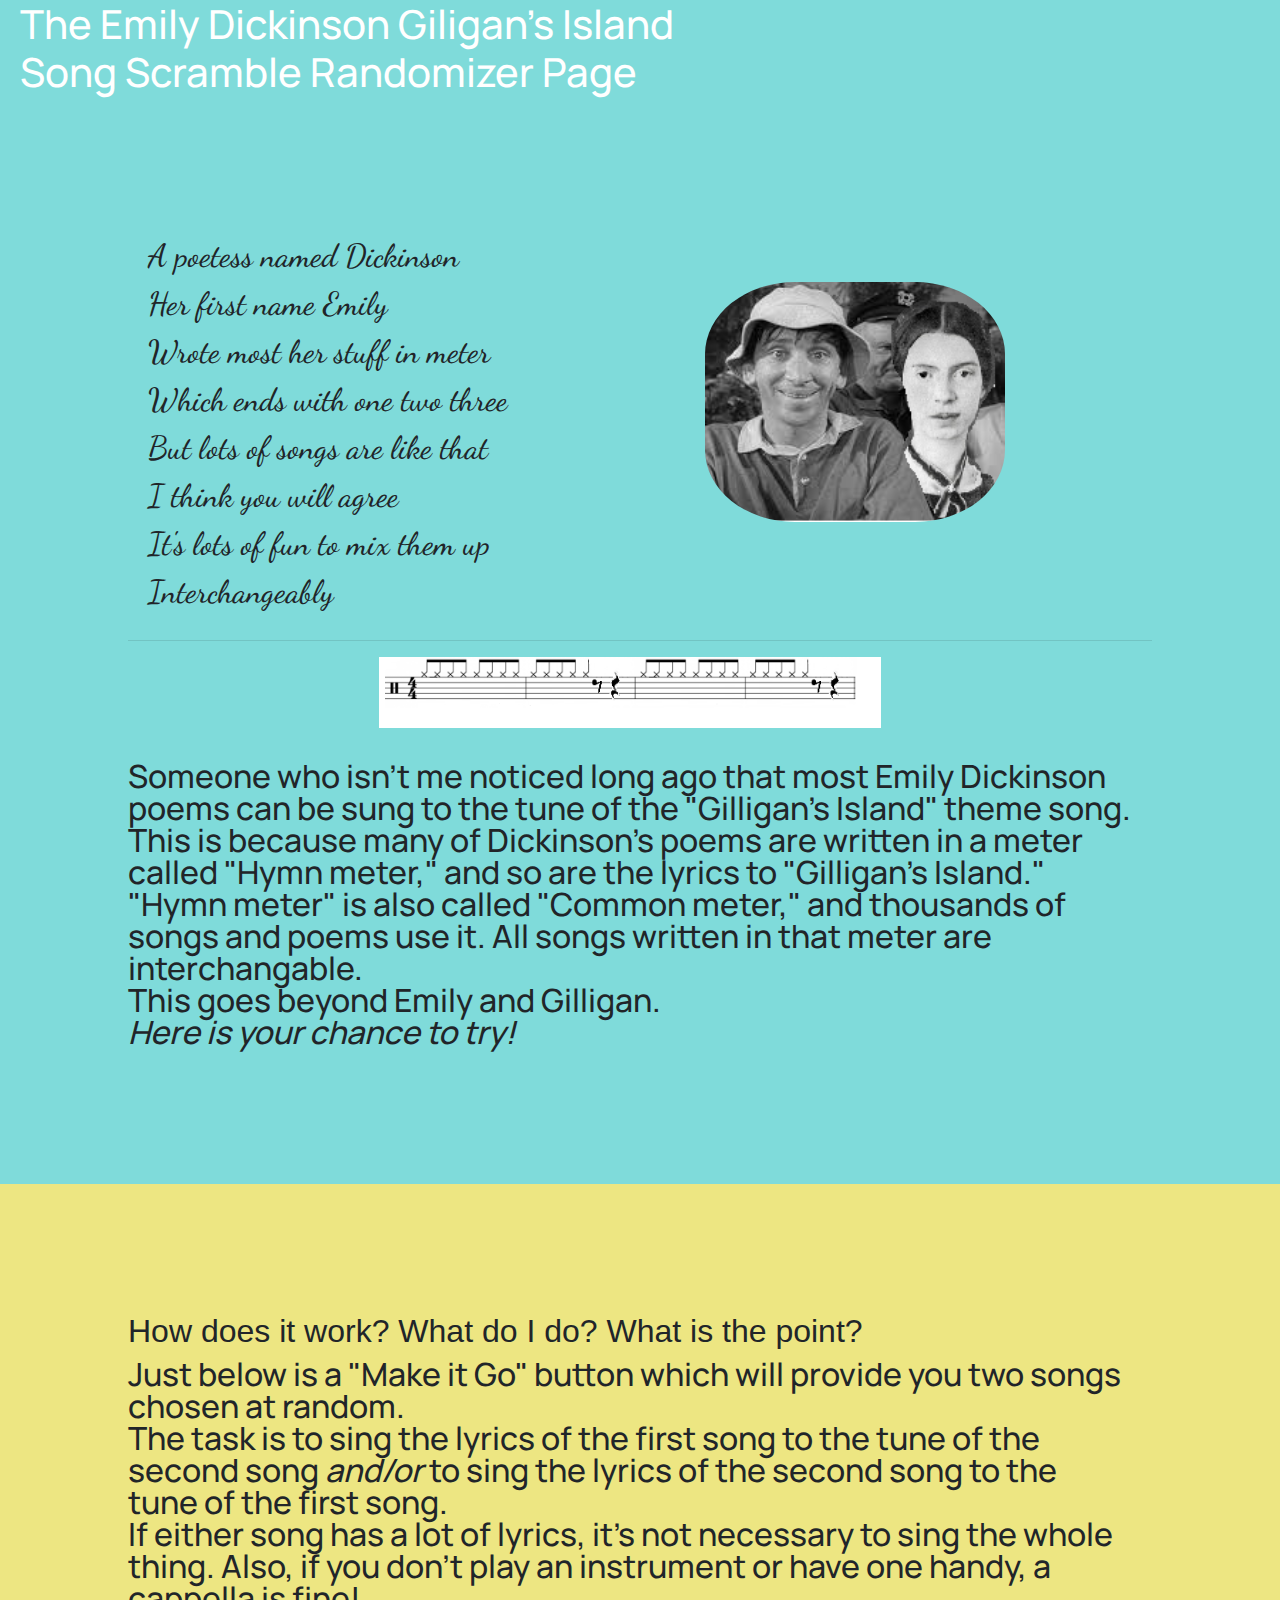
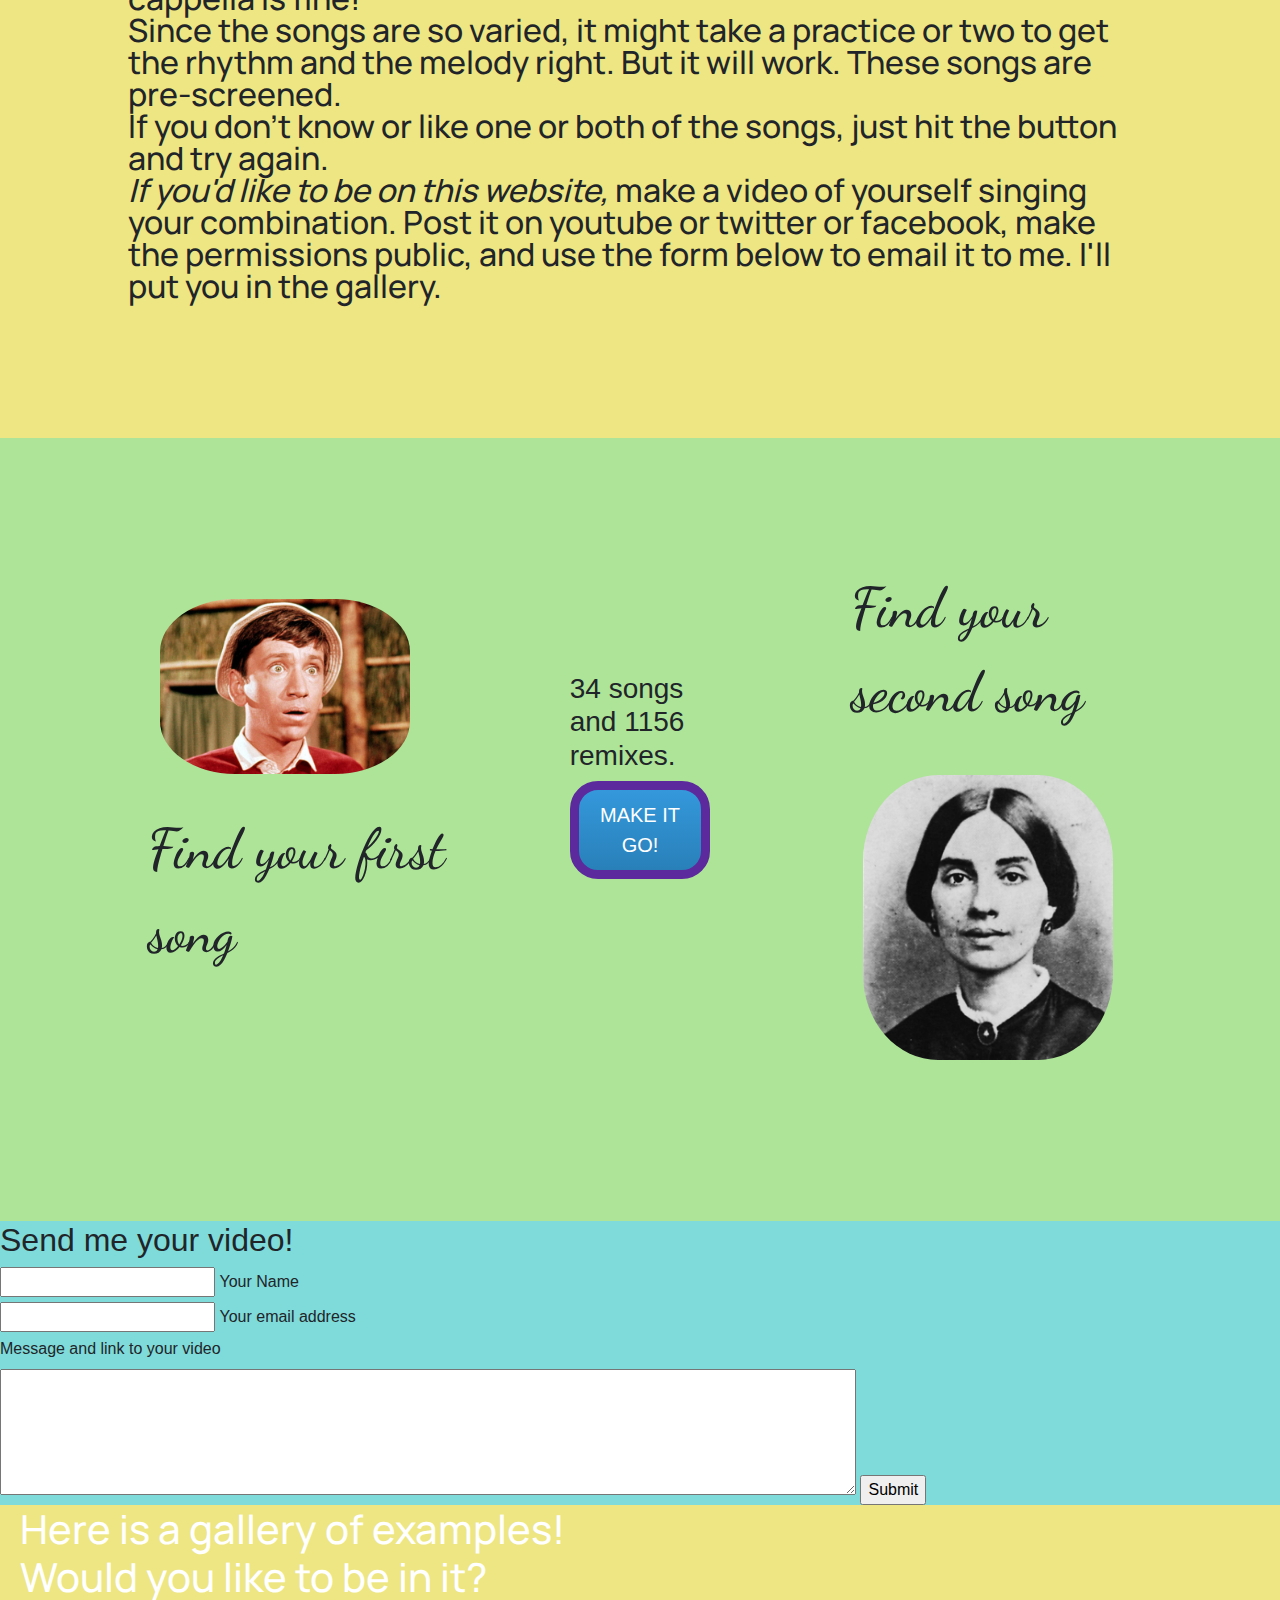
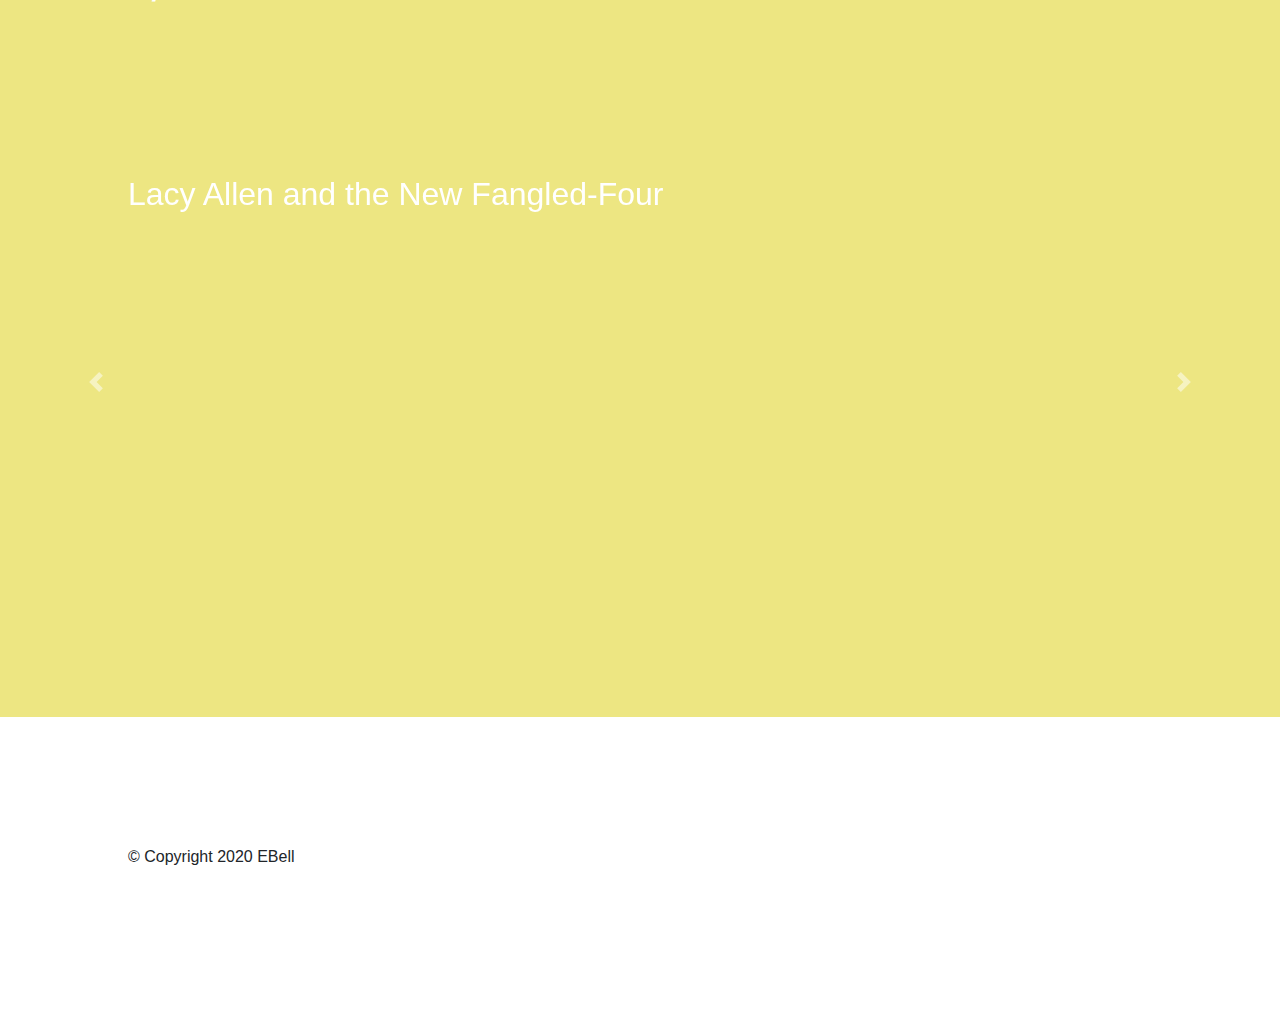
==== commit ae3ea5ad: "Add files via upload" ====
--- a/index.html
+++ b/index.html
@@ -169,11 +169,11 @@
         </div>
         <!-- --------- -->
         <div class="carousel-item container-fluid">
-          <h2 class="examples-text">Laura Bell and Pete Delaney scramble <br />
-            "America the Beautiful" and "Piano Man"</h2>
-        <iframe width="640" height="360" src="https://www.youtube.com/embed/Rrzi0-pGd8w"
-          frameborder="0" allow="accelerometer; autoplay; encrypted-media; gyroscope;
-          picture-in-picture" allowfullscreen></iframe>
+          <h2 class="examples-text">Jeremy Eddy scrambles "House of the<br />
+            Rising Son" and "Dixie Chicken"</h2>
+        <iframe width="640" height="360" src="https://www.youtube.com/embed/nHdoK0f2giw"
+          frameborder="0" allow="accelerometer; autoplay; clipboard-write; encrypted-media;
+            gyroscope; picture-in-picture" allowfullscreen></iframe>
         </iframe>
       </div>
 
--- a/css/styles.css
+++ b/css/styles.css
@@ -35,6 +35,13 @@
 width:300px;
 margin:10%;
 border-radius:30%;
+}
+.music-image{
+  display: block;
+  margin-left: auto;
+  margin-right: auto;
+  width: 50%;
+
 }
 .random1-image, .random2-image{
   width:250px;
